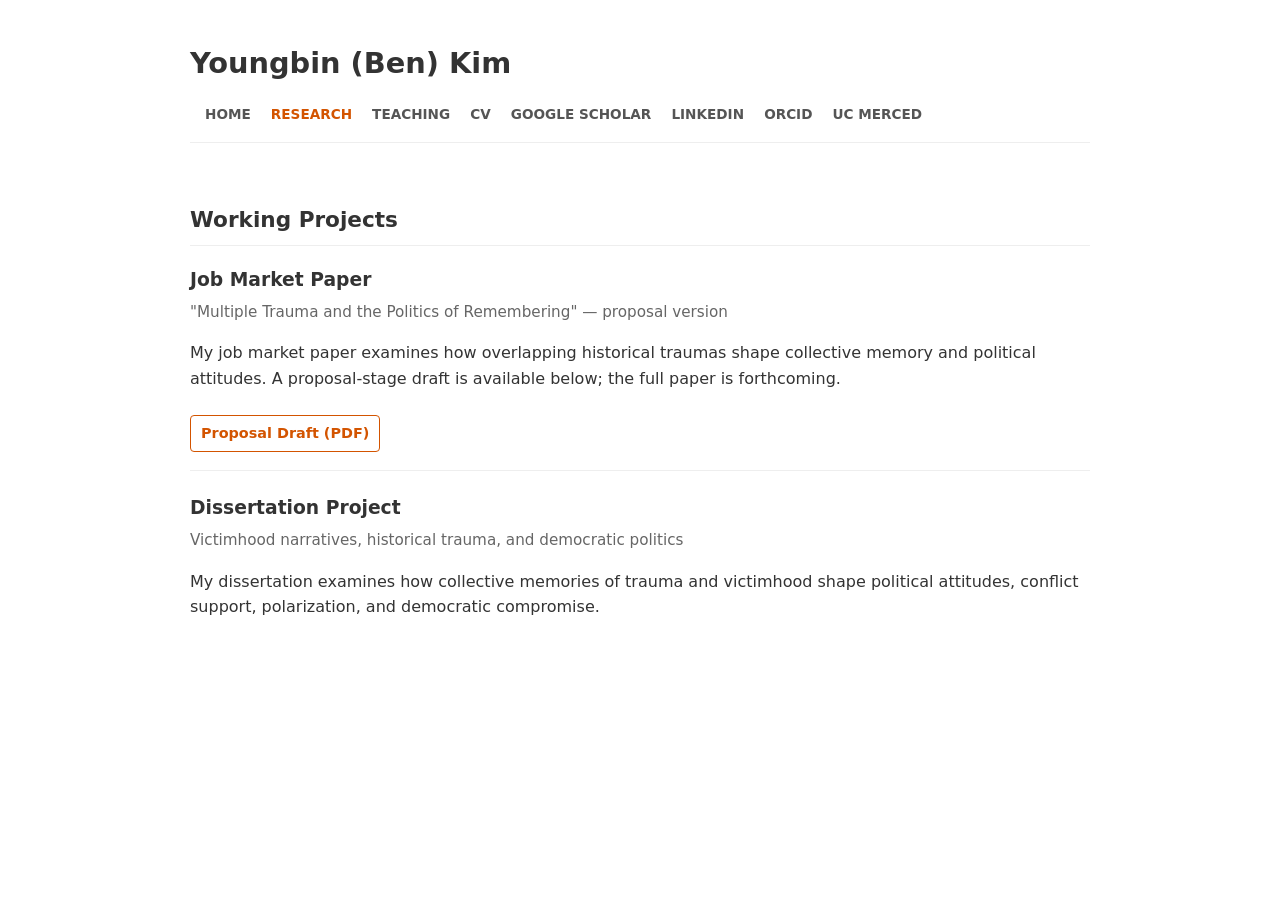
==== research.html @ 30ff61eb "Add research.html with project details" ====
<!DOCTYPE html>
<html lang="en">
<head>
    <meta charset="UTF-8">
    <meta name="viewport" content="width=device-width, initial-scale=1.0">
    <title>Research — Youngbin (Ben) Kim</title>
    <link rel="stylesheet" href="style.css">
</head>
<body>
    <header>
        <h1><a href="index.html">Youngbin (Ben) Kim</a></h1>
        <nav>
            <a href="index.html">Home</a>
            <a href="research.html" class="active">Research</a>
            <a href="teaching.html">Teaching</a>
            <a href="CV_updates-3.pdf">CV</a>
            <a href="https://scholar.google.com/citations?user=KzF5Jy8AAAAJ&hl=ko&authuser=1">Google Scholar</a>
            <a href="http://www.linkedin.com/in/benyoungbin">LinkedIn</a>
            <a href="https://orcid.org/0009-0001-3586-8358">ORCID</a>
            <a href="https://polisci.ucmerced.edu/content/youngbin-ben-kim">UC Merced</a>
        </nav>
    </header>

    <main>
        <section class="section">
            <h2>Working Projects</h2>

            <div class="card">
                <h3>Job Market Paper</h3>
                <p class="meta">"Multiple Trauma and the Politics of Remembering" — proposal version</p>
                <p>My job market paper examines how overlapping historical traumas shape collective memory and political attitudes. A proposal-stage draft is available below; the full paper is forthcoming.</p>
                <a class="button" href="Kim_JMP_Proposal.pdf">Proposal Draft (PDF)</a>
            </div>

            <div class="card">
                <h3>Dissertation Project</h3>
                <p class="meta">Victimhood narratives, historical trauma, and democratic politics</p>
                <p>My dissertation examines how collective memories of trauma and victimhood shape political attitudes, conflict support, polarization, and democratic compromise.</p>
            </div>
        </section>
    </main>
</body>
</html>
---- style.css ----
html { scroll-behavior: smooth; }

body {
    font-family: system-ui, -apple-system, sans-serif;
    line-height: 1.6;
    max-width: 900px;
    margin: 0 auto;
    padding: 40px 20px;
    color: #333;
}

header {
    display: flex;
    justify-content: space-between;
    align-items: center;
    border-bottom: 1px solid #eee;
    padding-bottom: 15px;
    margin-bottom: 30px;
    flex-wrap: wrap;
    gap: 15px;
}

h1 { font-size: 1.8rem; margin: 0; }
h1 a { color: inherit; text-decoration: none; }

h2 {
    font-size: 1.35rem;
    margin-top: 0;
    border-bottom: 1px solid #eee;
    padding-bottom: 8px;
}

h3 { margin-bottom: 5px; }

nav a {
    text-decoration: none;
    color: #555;
    margin-left: 15px;
    font-weight: 600;
    font-size: 0.85rem;
    text-transform: uppercase;
}

nav a:hover { color: #d35400; }
nav a.active { color: #d35400; }

.container {
    display: flex;
    gap: 30px;
    flex-wrap: wrap;
    margin-bottom: 45px;
}

.pic { flex: 0 0 250px; }
.pic img { width: 100%; border-radius: 4px; }

.bio { flex: 1; min-width: 300px; }
.bio p { margin-bottom: 15px; text-align: justify; }

.accent { color: #d35400; text-decoration: none; font-weight: 500; }
.accent:hover { text-decoration: underline; }

.section { margin-top: 45px; padding-top: 15px; }

.card {
    margin-bottom: 22px;
    padding-bottom: 18px;
    border-bottom: 1px solid #eee;
}
.card:last-child { border-bottom: none; }

.meta { color: #666; font-size: 0.95rem; margin-top: 0; }

.button {
    display: inline-block;
    margin-top: 8px;
    padding: 6px 10px;
    border: 1px solid #d35400;
    border-radius: 4px;
    color: #d35400;
    text-decoration: none;
    font-size: 0.9rem;
    font-weight: 600;
}
.button:hover { background: #d35400; color: #fff; }
.button.disabled { border-color: #aaa; color: #777; cursor: default; }
.button.disabled:hover { background: none; color: #777; }

@media (max-width: 650px) {
    nav a { display: inline-block; margin-left: 0; margin-right: 12px; margin-bottom: 6px; }
    .pic { flex: 0 0 100%; max-width: 250px; }
}
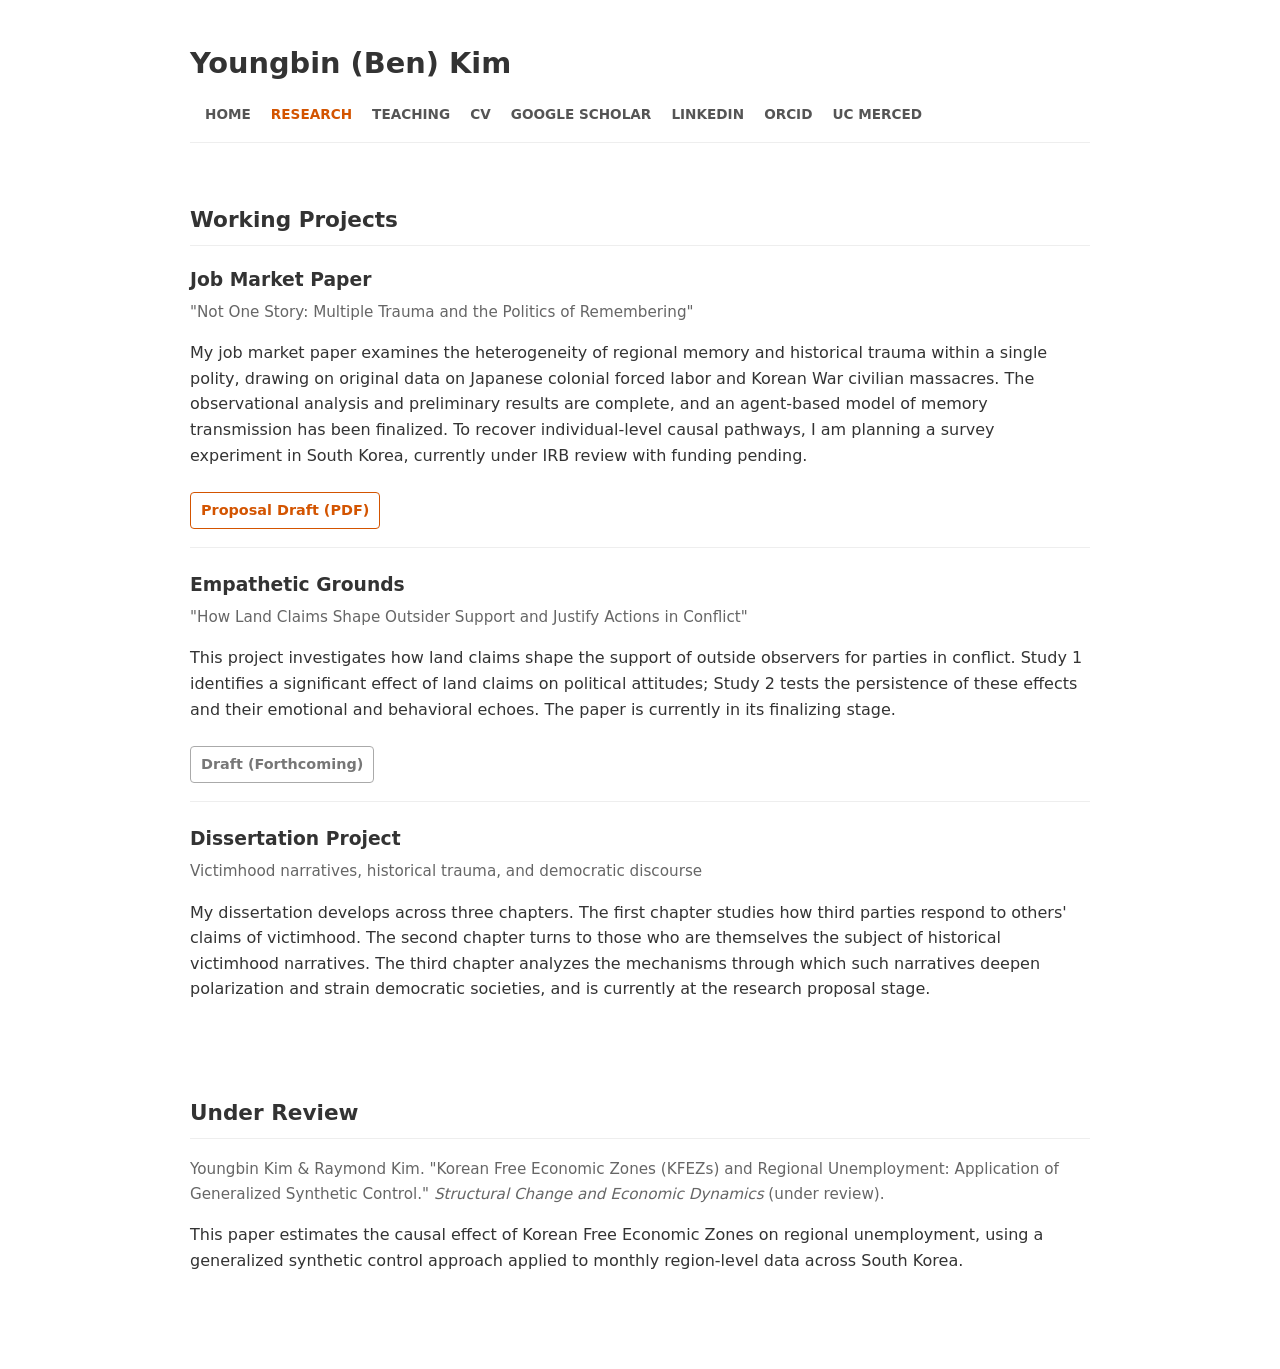
==== commit 36e69eac: "Update project descriptions and add new projects" ====
--- a/research.html
+++ b/research.html
@@ -27,15 +27,31 @@
 
             <div class="card">
                 <h3>Job Market Paper</h3>
-                <p class="meta">"Multiple Trauma and the Politics of Remembering" — proposal version</p>
-                <p>My job market paper examines how overlapping historical traumas shape collective memory and political attitudes. A proposal-stage draft is available below; the full paper is forthcoming.</p>
+                <p class="meta">"Not One Story: Multiple Trauma and the Politics of Remembering"</p>
+                <p>My job market paper examines the heterogeneity of regional memory and historical trauma within a single polity, drawing on original data on Japanese colonial forced labor and Korean War civilian massacres. The observational analysis and preliminary results are complete, and an agent-based model of memory transmission has been finalized. To recover individual-level causal pathways, I am planning a survey experiment in South Korea, currently under IRB review with funding pending.</p>
                 <a class="button" href="Kim_JMP_Proposal.pdf">Proposal Draft (PDF)</a>
             </div>
 
             <div class="card">
+                <h3>Empathetic Grounds</h3>
+                <p class="meta">"How Land Claims Shape Outsider Support and Justify Actions in Conflict"</p>
+                <p>This project investigates how land claims shape the support of outside observers for parties in conflict. Study 1 identifies a significant effect of land claims on political attitudes; Study 2 tests the persistence of these effects and their emotional and behavioral echoes. The paper is currently in its finalizing stage.</p>
+                <a class="button disabled" href="#">Draft (Forthcoming)</a>
+            </div>
+
+            <div class="card">
                 <h3>Dissertation Project</h3>
-                <p class="meta">Victimhood narratives, historical trauma, and democratic politics</p>
-                <p>My dissertation examines how collective memories of trauma and victimhood shape political attitudes, conflict support, polarization, and democratic compromise.</p>
+                <p class="meta">Victimhood narratives, historical trauma, and democratic discourse</p>
+                <p>My dissertation develops across three chapters. The first chapter studies how third parties respond to others' claims of victimhood. The second chapter turns to those who are themselves the subject of historical victimhood narratives. The third chapter analyzes the mechanisms through which such narratives deepen polarization and strain democratic societies, and is currently at the research proposal stage.</p>
+            </div>
+        </section>
+
+        <section class="section">
+            <h2>Under Review</h2>
+
+            <div class="card">
+                <p class="meta">Youngbin Kim &amp; Raymond Kim. "Korean Free Economic Zones (KFEZs) and Regional Unemployment: Application of Generalized Synthetic Control." <em>Structural Change and Economic Dynamics</em> (under review).</p>
+                <p>This paper estimates the causal effect of Korean Free Economic Zones on regional unemployment, using a generalized synthetic control approach applied to monthly region-level data across South Korea.</p>
             </div>
         </section>
     </main>
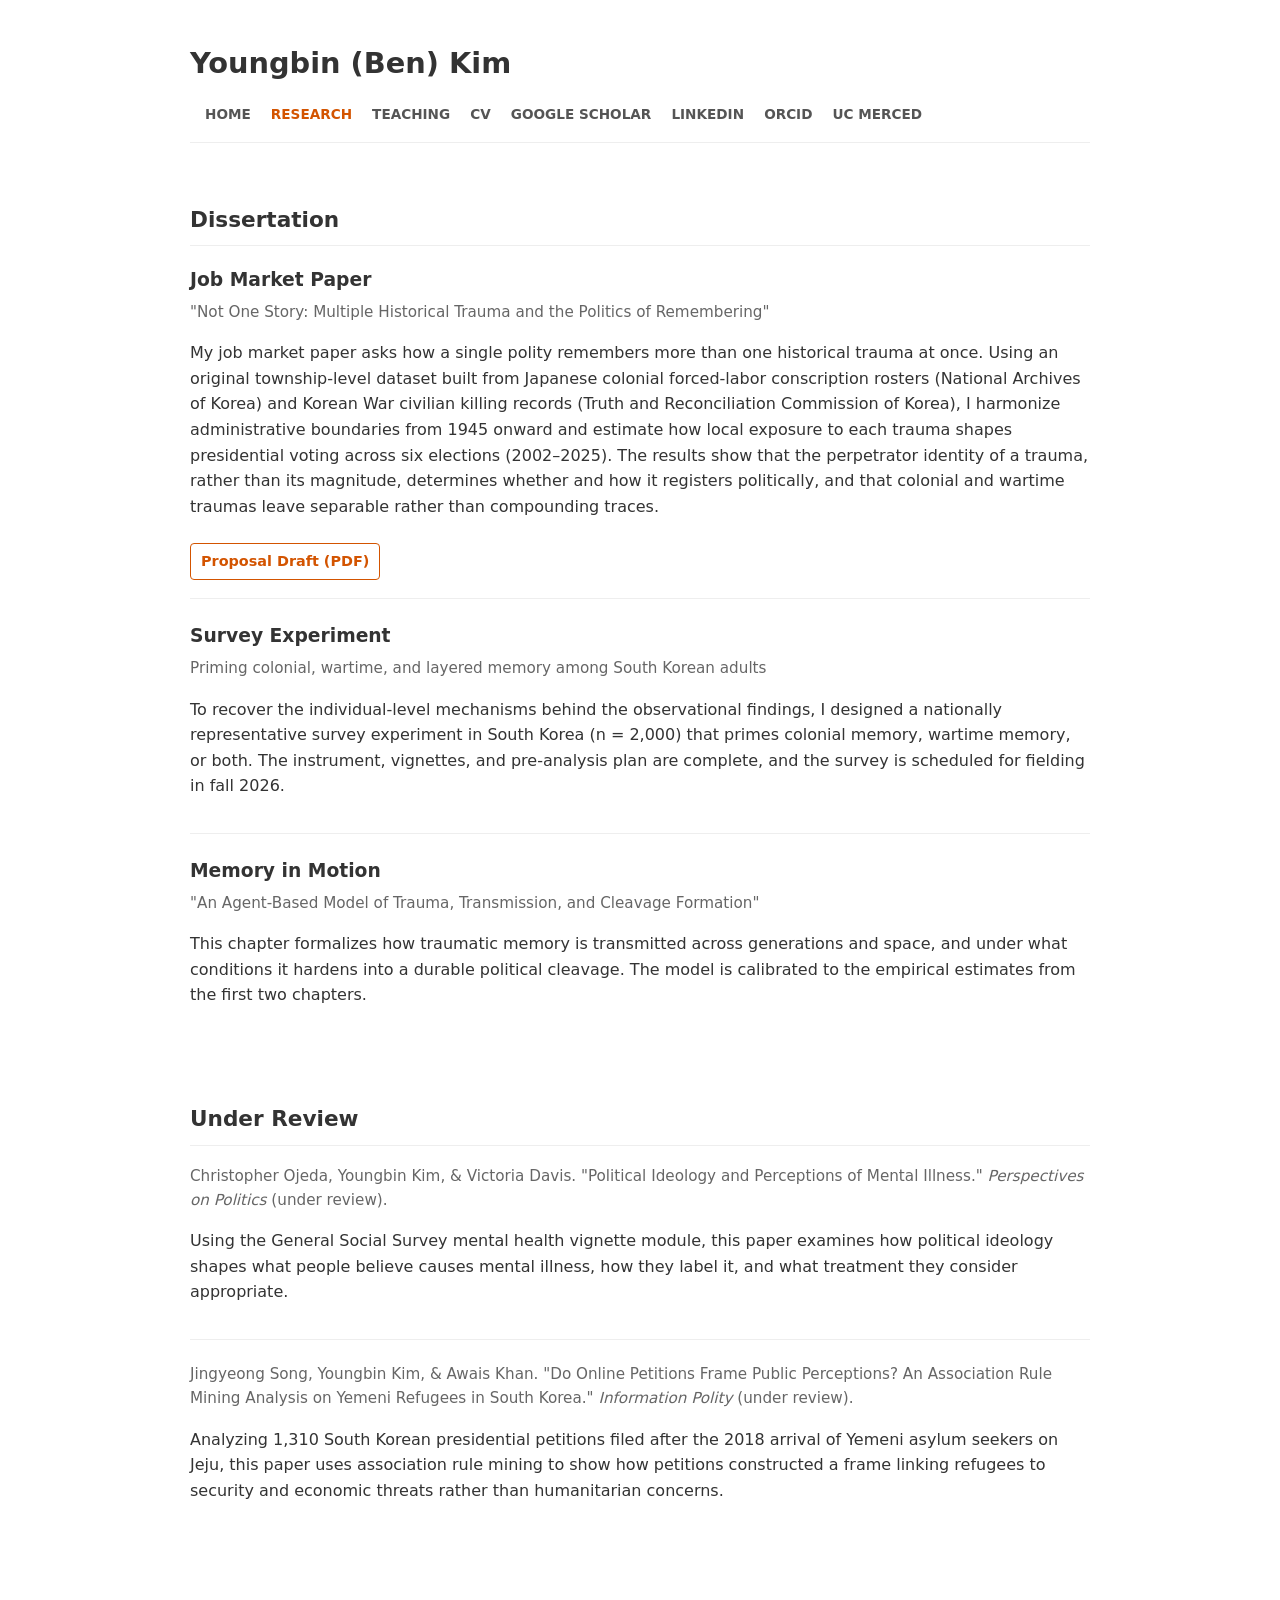
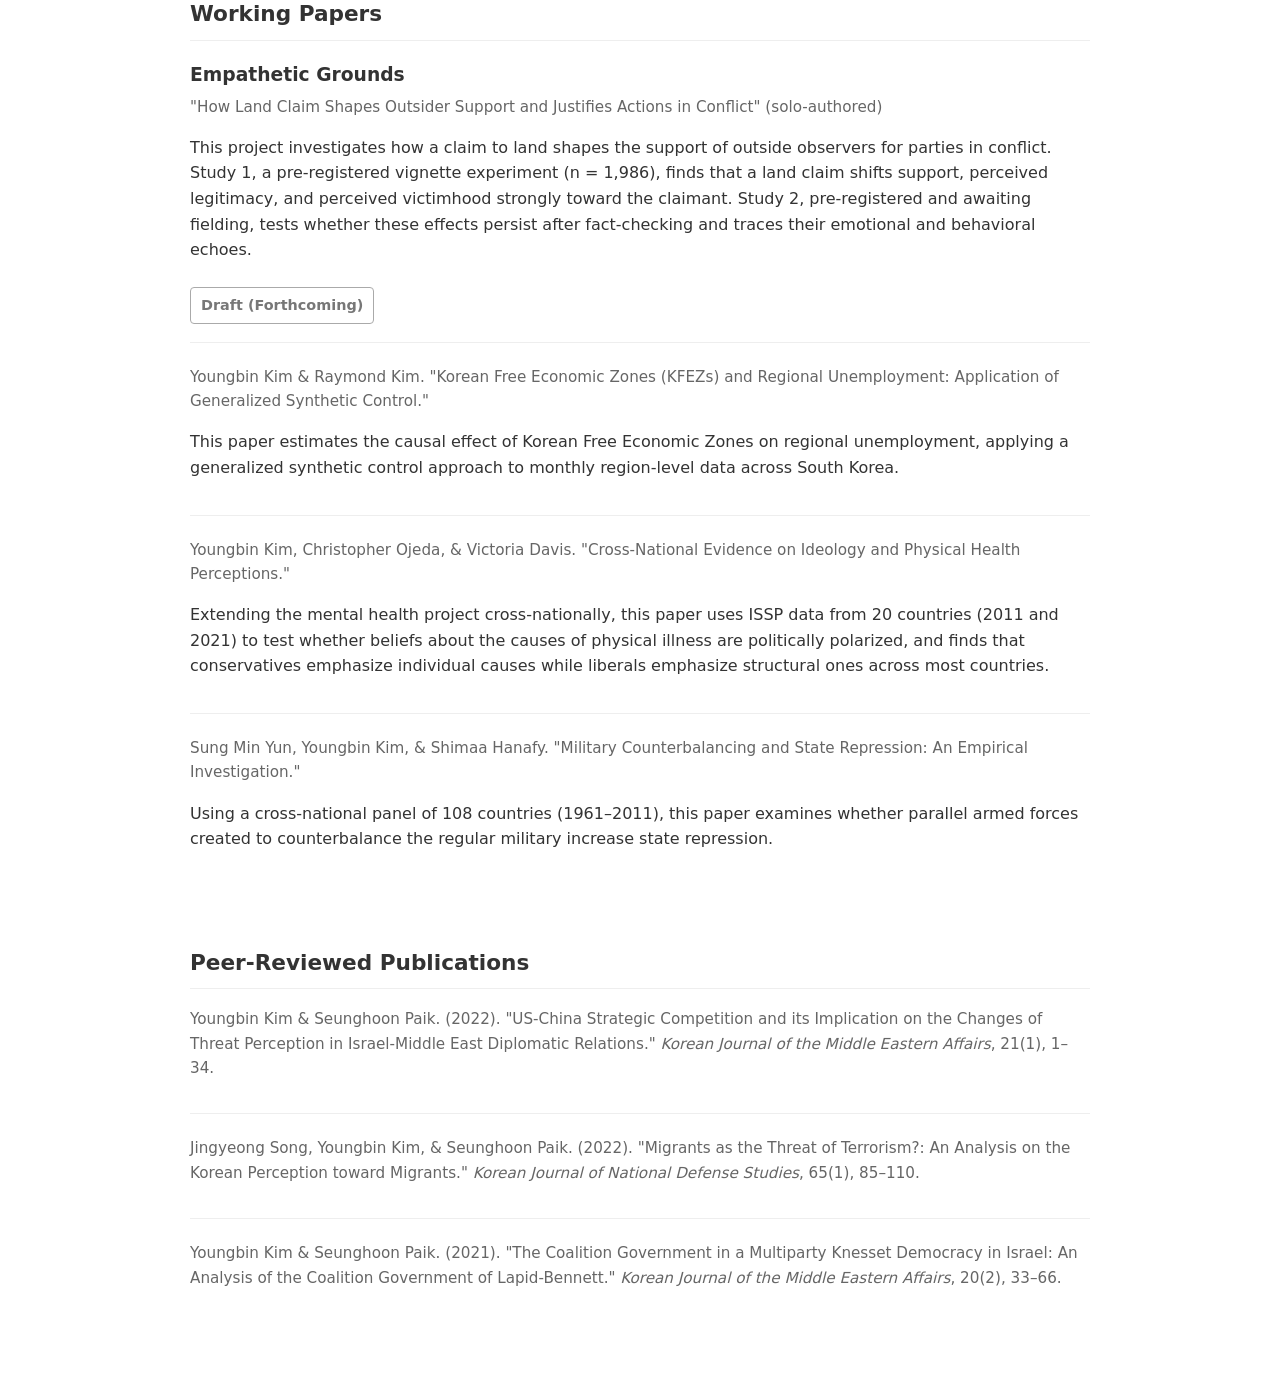
==== commit 39335fe9: "update research research" ====
--- a/research.html
+++ b/research.html
@@ -6,6 +6,15 @@
     <title>Research — Youngbin (Ben) Kim</title>
     <link rel="stylesheet" href="style.css">
 </head>
+    <!-- Google tag (gtag.js) -->
+<script async src="https://www.googletagmanager.com/gtag/js?id=G-KBWY324KC5"></script>
+<script>
+  window.dataLayer = window.dataLayer || [];
+  function gtag(){dataLayer.push(arguments);}
+  gtag('js', new Date());
+
+  gtag('config', 'G-KBWY324KC5');
+</script>
 <body>
     <header>
         <h1><a href="index.html">Youngbin (Ben) Kim</a></h1>
@@ -13,7 +22,7 @@
             <a href="index.html">Home</a>
             <a href="research.html" class="active">Research</a>
             <a href="teaching.html">Teaching</a>
-            <a href="CV_updates-3.pdf">CV</a>
+<a href="CV_updates-7.pdf">CV</a>
             <a href="https://scholar.google.com/citations?user=KzF5Jy8AAAAJ&hl=ko&authuser=1">Google Scholar</a>
             <a href="http://www.linkedin.com/in/benyoungbin">LinkedIn</a>
             <a href="https://orcid.org/0009-0001-3586-8358">ORCID</a>
@@ -21,28 +30,27 @@
         </nav>
     </header>
 
-    <main>
+        <main>
         <section class="section">
-            <h2>Working Projects</h2>
+            <h2>Dissertation</h2>
 
             <div class="card">
                 <h3>Job Market Paper</h3>
-                <p class="meta">"Not One Story: Multiple Trauma and the Politics of Remembering"</p>
-                <p>My job market paper examines the heterogeneity of regional memory and historical trauma within a single polity, drawing on original data on Japanese colonial forced labor and Korean War civilian massacres. The observational analysis and preliminary results are complete, and an agent-based model of memory transmission has been finalized. To recover individual-level causal pathways, I am planning a survey experiment in South Korea, currently under IRB review with funding pending.</p>
+                <p class="meta">"Not One Story: Multiple Historical Trauma and the Politics of Remembering"</p>
+                <p>My job market paper asks how a single polity remembers more than one historical trauma at once. Using an original township-level dataset built from Japanese colonial forced-labor conscription rosters (National Archives of Korea) and Korean War civilian killing records (Truth and Reconciliation Commission of Korea), I harmonize administrative boundaries from 1945 onward and estimate how local exposure to each trauma shapes presidential voting across six elections (2002–2025). The results show that the perpetrator identity of a trauma, rather than its magnitude, determines whether and how it registers politically, and that colonial and wartime traumas leave separable rather than compounding traces.</p>
                 <a class="button" href="Kim_JMP_Proposal.pdf">Proposal Draft (PDF)</a>
             </div>
 
             <div class="card">
-                <h3>Empathetic Grounds</h3>
-                <p class="meta">"How Land Claims Shape Outsider Support and Justify Actions in Conflict"</p>
-                <p>This project investigates how land claims shape the support of outside observers for parties in conflict. Study 1 identifies a significant effect of land claims on political attitudes; Study 2 tests the persistence of these effects and their emotional and behavioral echoes. The paper is currently in its finalizing stage.</p>
-                <a class="button disabled" href="#">Draft (Forthcoming)</a>
+                <h3>Survey Experiment</h3>
+                <p class="meta">Priming colonial, wartime, and layered memory among South Korean adults</p>
+                <p>To recover the individual-level mechanisms behind the observational findings, I designed a nationally representative survey experiment in South Korea (n = 2,000) that primes colonial memory, wartime memory, or both. The instrument, vignettes, and pre-analysis plan are complete, and the survey is scheduled for fielding in fall 2026.</p>
             </div>
 
             <div class="card">
-                <h3>Dissertation Project</h3>
-                <p class="meta">Victimhood narratives, historical trauma, and democratic discourse</p>
-                <p>My dissertation develops across three chapters. The first chapter studies how third parties respond to others' claims of victimhood. The second chapter turns to those who are themselves the subject of historical victimhood narratives. The third chapter analyzes the mechanisms through which such narratives deepen polarization and strain democratic societies, and is currently at the research proposal stage.</p>
+                <h3>Memory in Motion</h3>
+                <p class="meta">"An Agent-Based Model of Trauma, Transmission, and Cleavage Formation"</p>
+                <p>This chapter formalizes how traumatic memory is transmitted across generations and space, and under what conditions it hardens into a durable political cleavage. The model is calibrated to the empirical estimates from the first two chapters.</p>
             </div>
         </section>
 
@@ -50,8 +58,55 @@
             <h2>Under Review</h2>
 
             <div class="card">
-                <p class="meta">Youngbin Kim &amp; Raymond Kim. "Korean Free Economic Zones (KFEZs) and Regional Unemployment: Application of Generalized Synthetic Control." <em>Structural Change and Economic Dynamics</em> (under review).</p>
-                <p>This paper estimates the causal effect of Korean Free Economic Zones on regional unemployment, using a generalized synthetic control approach applied to monthly region-level data across South Korea.</p>
+                <p class="meta">Christopher Ojeda, Youngbin Kim, &amp; Victoria Davis. "Political Ideology and Perceptions of Mental Illness." <em>Perspectives on Politics</em> (under review).</p>
+                <p>Using the General Social Survey mental health vignette module, this paper examines how political ideology shapes what people believe causes mental illness, how they label it, and what treatment they consider appropriate.</p>
+            </div>
+
+            <div class="card">
+                <p class="meta">Jingyeong Song, Youngbin Kim, &amp; Awais Khan. "Do Online Petitions Frame Public Perceptions? An Association Rule Mining Analysis on Yemeni Refugees in South Korea." <em>Information Polity</em> (under review).</p>
+                <p>Analyzing 1,310 South Korean presidential petitions filed after the 2018 arrival of Yemeni asylum seekers on Jeju, this paper uses association rule mining to show how petitions constructed a frame linking refugees to security and economic threats rather than humanitarian concerns.</p>
+            </div>
+        </section>
+
+        <section class="section">
+            <h2>Working Papers</h2>
+
+            <div class="card">
+                <h3>Empathetic Grounds</h3>
+                <p class="meta">"How Land Claim Shapes Outsider Support and Justifies Actions in Conflict" (solo-authored)</p>
+                <p>This project investigates how a claim to land shapes the support of outside observers for parties in conflict. Study 1, a pre-registered vignette experiment (n = 1,986), finds that a land claim shifts support, perceived legitimacy, and perceived victimhood strongly toward the claimant. Study 2, pre-registered and awaiting fielding, tests whether these effects persist after fact-checking and traces their emotional and behavioral echoes.</p>
+                <a class="button disabled" href="#">Draft (Forthcoming)</a>
+            </div>
+
+            <div class="card">
+                <p class="meta">Youngbin Kim &amp; Raymond Kim. "Korean Free Economic Zones (KFEZs) and Regional Unemployment: Application of Generalized Synthetic Control."</p>
+                <p>This paper estimates the causal effect of Korean Free Economic Zones on regional unemployment, applying a generalized synthetic control approach to monthly region-level data across South Korea.</p>
+            </div>
+
+            <div class="card">
+                <p class="meta">Youngbin Kim, Christopher Ojeda, &amp; Victoria Davis. "Cross-National Evidence on Ideology and Physical Health Perceptions."</p>
+                <p>Extending the mental health project cross-nationally, this paper uses ISSP data from 20 countries (2011 and 2021) to test whether beliefs about the causes of physical illness are politically polarized, and finds that conservatives emphasize individual causes while liberals emphasize structural ones across most countries.</p>
+            </div>
+
+            <div class="card">
+                <p class="meta">Sung Min Yun, Youngbin Kim, &amp; Shimaa Hanafy. "Military Counterbalancing and State Repression: An Empirical Investigation."</p>
+                <p>Using a cross-national panel of 108 countries (1961–2011), this paper examines whether parallel armed forces created to counterbalance the regular military increase state repression.</p>
+            </div>
+        </section>
+
+        <section class="section">
+            <h2>Peer-Reviewed Publications</h2>
+
+            <div class="card">
+                <p class="meta">Youngbin Kim &amp; Seunghoon Paik. (2022). "US-China Strategic Competition and its Implication on the Changes of Threat Perception in Israel-Middle East Diplomatic Relations." <em>Korean Journal of the Middle Eastern Affairs</em>, 21(1), 1–34.</p>
+            </div>
+
+            <div class="card">
+                <p class="meta">Jingyeong Song, Youngbin Kim, &amp; Seunghoon Paik. (2022). "Migrants as the Threat of Terrorism?: An Analysis on the Korean Perception toward Migrants." <em>Korean Journal of National Defense Studies</em>, 65(1), 85–110.</p>
+            </div>
+
+            <div class="card">
+                <p class="meta">Youngbin Kim &amp; Seunghoon Paik. (2021). "The Coalition Government in a Multiparty Knesset Democracy in Israel: An Analysis of the Coalition Government of Lapid-Bennett." <em>Korean Journal of the Middle Eastern Affairs</em>, 20(2), 33–66.</p>
             </div>
         </section>
     </main>
